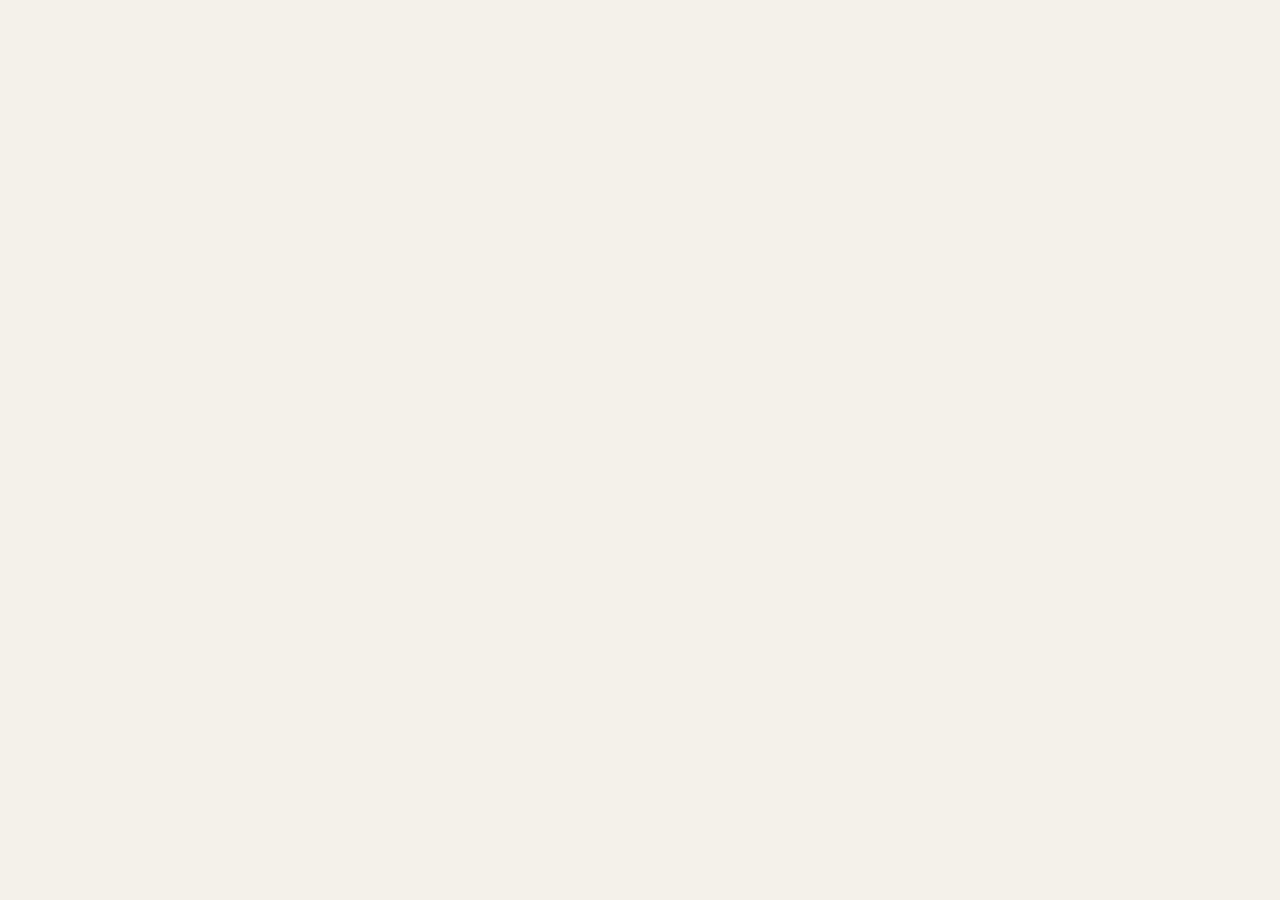
==== index.html @ b98e641a "Initial commit" ====
<!DOCTYPE html>
<html lang="en">
<head>
  <meta charset="UTF-8" />
  <title>3D Model Viewer</title>
  <link rel="stylesheet" href="styles.css" />
</head>
<body>

  <div id="viewer"></div>
  
  <script type="module" src="script.js"></script>
  
</body>
</html>
---- styles.css ----
* {
  box-sizing: border-box;
}

body {
  margin: 0;
  font-family: Georgia, serif;
  background: #f4f1ec;
  color: #2b2b2b;
}

/* NAVBAR */
.navbar {
  display: flex;
  justify-content: space-between;
  padding: 1rem 2.5rem;
  background: white;
  color: black;
}

.navbar-right {
  display: flex;
  gap: 2rem;
  list-style: none;
}

.navbar a {
  color: grey;
  text-decoration: none;
}

/* HERO */
.hero {
  text-align: left;
  padding: 4rem 2rem 3rem;
  background-color: rgb(20, 32, 47);
  color: white;
}

.tagline {
  color: rgb(211, 211, 211);
}
.hero h1 {
  font-size: 3rem;
  margin-bottom: 0.5rem;
}

/* MAIN LAYOUT */
.explorer {
  display: grid;
  grid-template-columns: 1fr 2fr;
  gap: 2.5rem;
  padding: 2rem 3rem 3rem;
}

/* ARTIFACT CARDS */
.artifact-card {
  background: white;
  padding: 1.2rem;
  margin-bottom: 1rem;
  border-left: 4px solid #8b7a5e;
  cursor: pointer;
  border-radius: 6px;
  transition: transform 0.2s, box-shadow 0.2s;
}

.artifact-initial {
  display: flex;
  gap: 10px;
}

.artifact-card:hover {
  transform: translateY(-2px);
  box-shadow: 0 6px 18px rgba(0,0,0,0.08);
}

/* VIEWER */
.viewer-panel {
  max-width: 700px;
  padding: 1.5rem;
  border-radius: 8px;
}

#viewer {
  width: 100%;
  height: 320px;
  padding: 10px;
}

/* background: #e6e2db;
  border-radius: 6px;
  border: 1px solid #d2ccc3;
*/

.artifact-image {
  width: 150px;
  height: auto;  
}


.card {
  display: flex;
  flex-direction: column;
  background: #fff;
  border-radius: 12px;
  box-shadow: 0 6px 15px rgba(0,0,0,0.1);
  overflow: hidden;
}

.artifact-info {
  flex: 1;
  padding: 1rem 1.5rem;
}


/* RESPONSIVE */
@media (max-width: 900px) {
  .explorer {
    grid-template-columns: 1fr;
  }
}
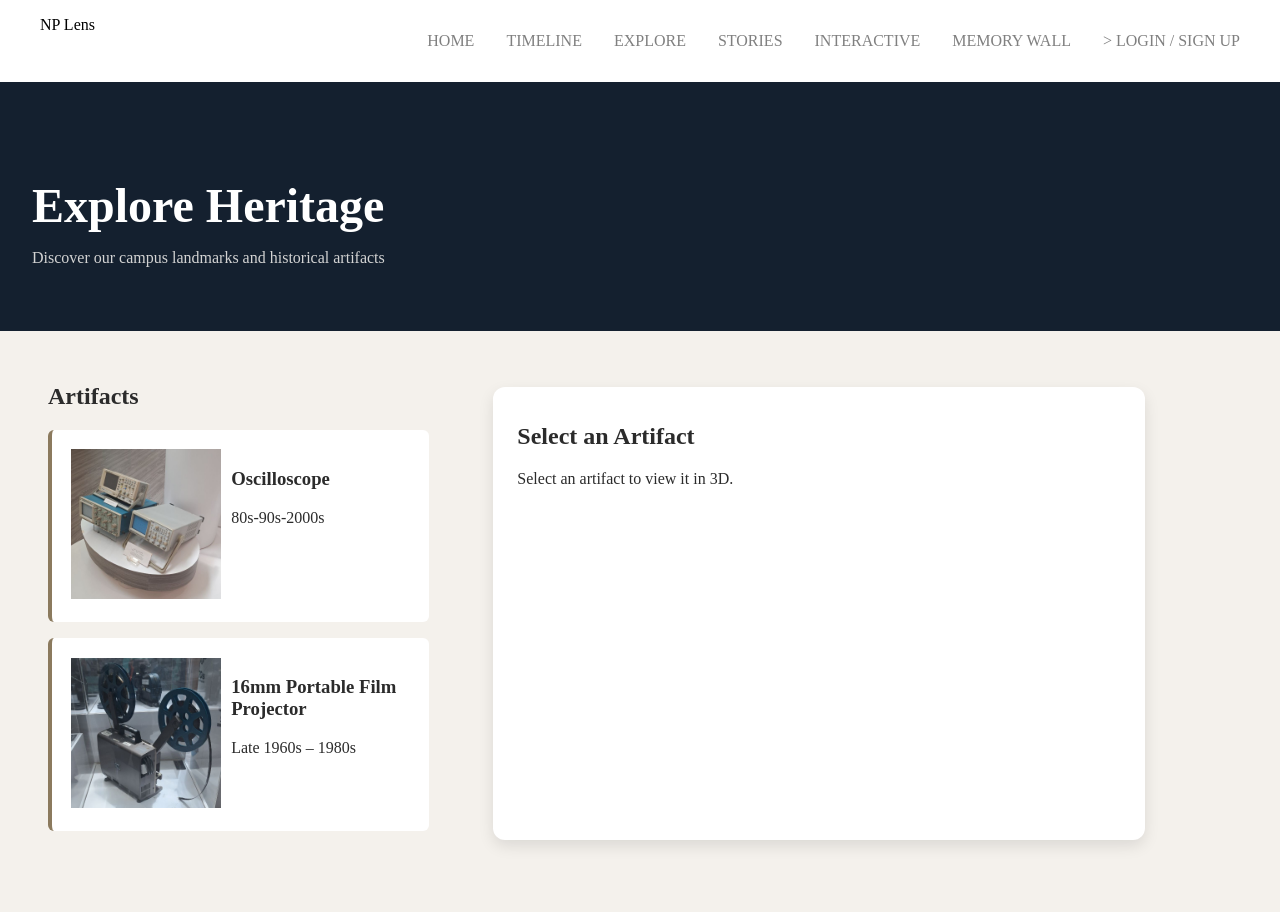
==== commit 72266d85: "Modify main index html to display the necessary feature" ====
--- a/index.html
+++ b/index.html
@@ -2,14 +2,96 @@
 <html lang="en">
 <head>
   <meta charset="UTF-8" />
-  <title>3D Model Viewer</title>
+  <meta name="viewport" content="width=device-width, initial-scale=1.0" />
+  <title>Explore Heritage</title>
+
+  <!-- Styles -->
   <link rel="stylesheet" href="styles.css" />
 </head>
 <body>
 
-  <div id="viewer"></div>
-  
+  <!-- ================= NAVBAR ================= -->
+  <nav class="navbar">
+    <div class="navbar-left">
+      <!-- <img src="logo.png" alt="Heritage Logo" class="logo" /> -->
+      <span class="brand-name">NP Lens</span>
+    </div>
+
+    <ul class="navbar-right">
+      <li><a href="#">HOME</a></li>
+      <li><a href="#">TIMELINE</a></li>
+      <li><a href="#">EXPLORE</a></li>
+      <li><a href="#">STORIES</a></li>
+      <li><a href="#">INTERACTIVE</a></li>
+      <li><a href="#">MEMORY WALL</a></li>
+      <li><a href="#"> > LOGIN / SIGN UP</a></li>
+    </ul>
+  </nav>
+
+  <!-- ================= HEADER ================= -->
+  <header class="hero">
+    <h1>Explore Heritage</h1>
+    <p class="tagline">Discover our campus landmarks and historical artifacts</p>
+  </header>
+
+  <!-- ================= MAIN CONTENT ================= -->
+  <main class="explorer">
+
+    <!-- Artifact Selection -->
+    <section class="artifact-list">
+      <h2>Artifacts</h2>
+
+      <div class="artifact-card"
+           data-model="3DModel.glb"
+           data-name="Oscilloscope"
+           data-year="80s-90s-2000s"
+           data-desc="An oscilloscope is essentially a 'graphing machine' for electricity. While a standard multimeter tells you the voltage of a circuit with a single number, an oscilloscope draws a picture of that voltage over time. This allows students and engineers to see waveforms—the pulses, vibrations, and signals that make modern technology work.">
+        
+        <div class="artifact-initial">
+            <div class="artifact-initial-left">
+                <img src="oscilloscope.jpg" alt="Oscilloscope Image" class="artifact-image" />
+            </div>
+            <div class="artifact-initial-right">
+                <h3>Oscilloscope</h3>
+                <p>80s-90s-2000s</p>
+            </div>
+        </div>
+      </div>
+
+      <div class="artifact-card"
+           data-model="Projector.glb"
+           data-name="16mm Portable Film Projector"
+           data-year="1960s-1980s"
+           data-desc="This artifact is a portable 16mm film projector, a piece of technology that served as the primary medium for visual education in schools before the advent of VHS tapes and digital projectors. In a school setting, this machine would have been used to show everything from science documentaries and historical newsreels to safety training films.">
+        
+            <div class="artifact-initial">
+                <div class="artifact-initial-left">
+                    <img src="filmprojector.jpg" alt="Film Projector Image" class="artifact-image" />
+                </div>
+                <div class="artifiact-initial-right">
+                    <h3>16mm Portable Film Projector</h3>
+                    <p>Late 1960s – 1980s</p>
+                </div>
+            </div>  
+      </div>
+
+    </section>
+
+    <!-- Viewer + Info -->
+    <section class="viewer-panel">
+        <div class="card">
+            <div class="artifact-info">
+                <h2 id="artifact-name">Select an Artifact</h2>
+                <h2 id="artifact-year"></h2>
+                <p id="artifact-desc">Select an artifact to view it in 3D.</p>
+            </div>
+            <div class="artifact-viewer" id="viewer"></div>
+        </div>
+    </section>
+
+  </main>
+
+  <!-- ================= SCRIPT ================= -->
   <script type="module" src="script.js"></script>
-  
 </body>
 </html>
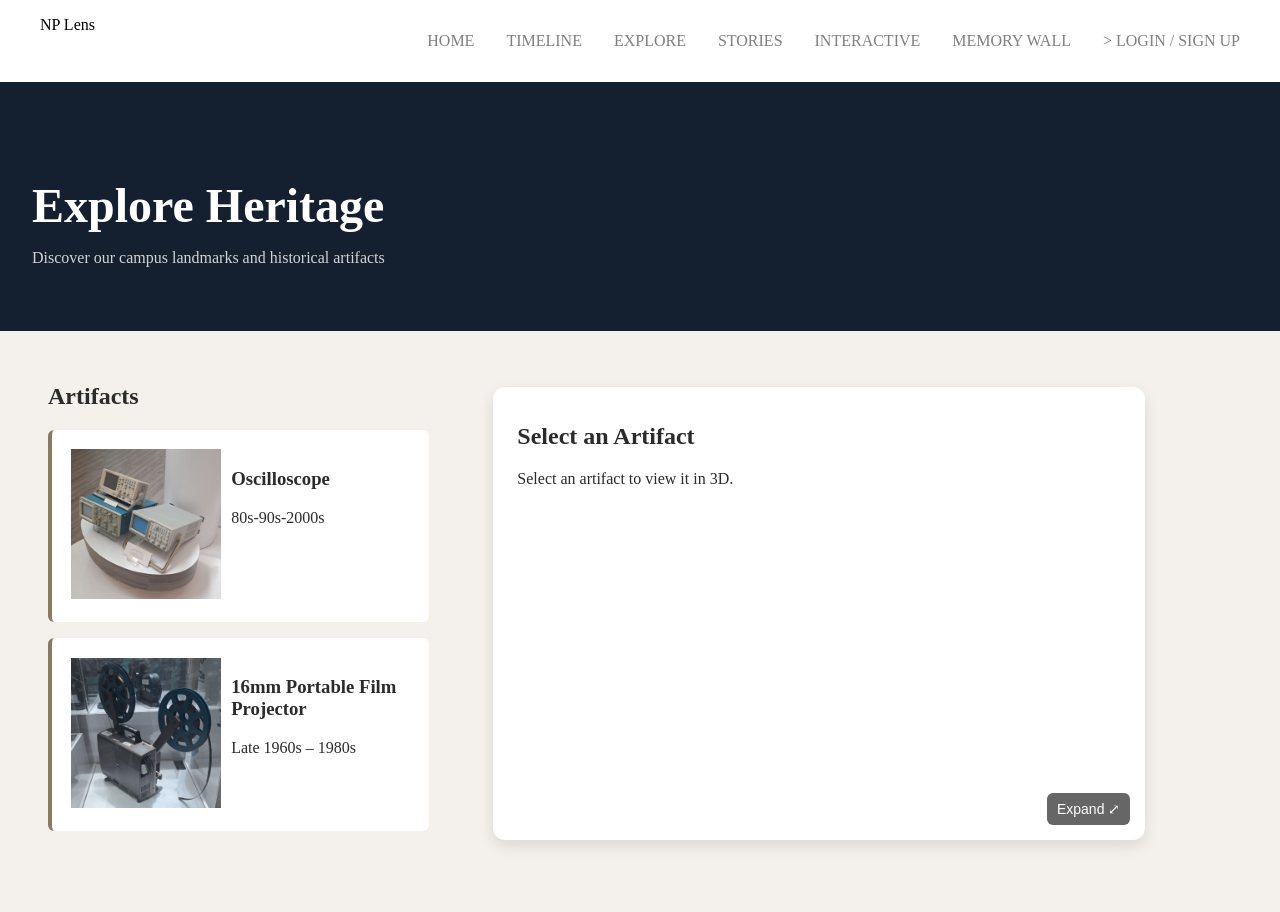
==== commit 30f9d90d: "Add renderer expansion, allowing for a full screen 3d model view" ====
--- a/index.html
+++ b/index.html
@@ -68,7 +68,7 @@
                 <div class="artifact-initial-left">
                     <img src="filmprojector.jpg" alt="Film Projector Image" class="artifact-image" />
                 </div>
-                <div class="artifiact-initial-right">
+                <div class="artifact-initial-right">
                     <h3>16mm Portable Film Projector</h3>
                     <p>Late 1960s – 1980s</p>
                 </div>
@@ -85,12 +85,21 @@
                 <h2 id="artifact-year"></h2>
                 <p id="artifact-desc">Select an artifact to view it in 3D.</p>
             </div>
-            <div class="artifact-viewer" id="viewer"></div>
+            
+            <div class="artifact-viewer-wrapper">
+              <div class="artifact-viewer" id="viewer"></div>
+              <button class="expand-btn" id="expandBtn">Expand ⤢</button>
+            </div>
         </div>
     </section>
 
   </main>
 
+  <div class="modal hidden" id="viewerModal">
+    <button class="close-btn" id="closeModal">✕</button>
+    <div class="modal-viewer" id="modalViewer"></div>
+  </div>
+
   <!-- ================= SCRIPT ================= -->
   <script type="module" src="script.js"></script>
 </body>
--- a/styles.css
+++ b/styles.css
@@ -80,12 +80,12 @@
   padding: 1.5rem;
   border-radius: 8px;
 }
-
+/*
 #viewer {
   width: 100%;
   height: 320px;
   padding: 10px;
-}
+}*/
 
 /* background: #e6e2db;
   border-radius: 6px;
@@ -112,6 +112,74 @@
   padding: 1rem 1.5rem;
 }
 
+/* Viewer wrapper */
+.artifact-viewer-wrapper {
+  position: relative;
+  width: 100%;
+  height: 320px;
+  padding: 10px;
+}
+
+.artifact-viewer {
+  width: 100%;
+  height: 300px;
+  position: relative;
+  border-radius: 5px;
+  overflow: hidden;
+}
+
+/* Expand button */
+.expand-btn {
+  position: absolute;
+  bottom: 15px;
+  right: 15px;
+  background: rgba(0,0,0,0.6);
+  color: white;
+  border: none;
+  padding: 8px 10px;
+  cursor: pointer;
+  border-radius: 6px;
+  font-size: 14px;
+}
+
+/* Modal overlay */
+.modal {
+  position: fixed;
+  inset: 0;
+  background: rgba(0,0,0,0.85);
+  display: flex;
+  justify-content: center;
+  align-items: center;
+  z-index: 999;
+}
+
+.modal.hidden {
+  display: none;
+}
+
+/* Modal viewer */
+.modal-viewer {
+  width: 100vw;
+  height: 100vh;
+  background: #111;
+  overflow: hidden;
+}
+
+/* Close button */
+.close-btn {
+  position: absolute;
+  top: 20px;
+  right: 30px;
+  font-size: 24px;
+  background: none;
+  background: rgba(0,0,0,0.6);
+  color: white;
+  font-weight: bold;
+  border: none;
+  cursor: pointer;
+  border-radius: 6px;
+}
+
 
 /* RESPONSIVE */
 @media (max-width: 900px) {
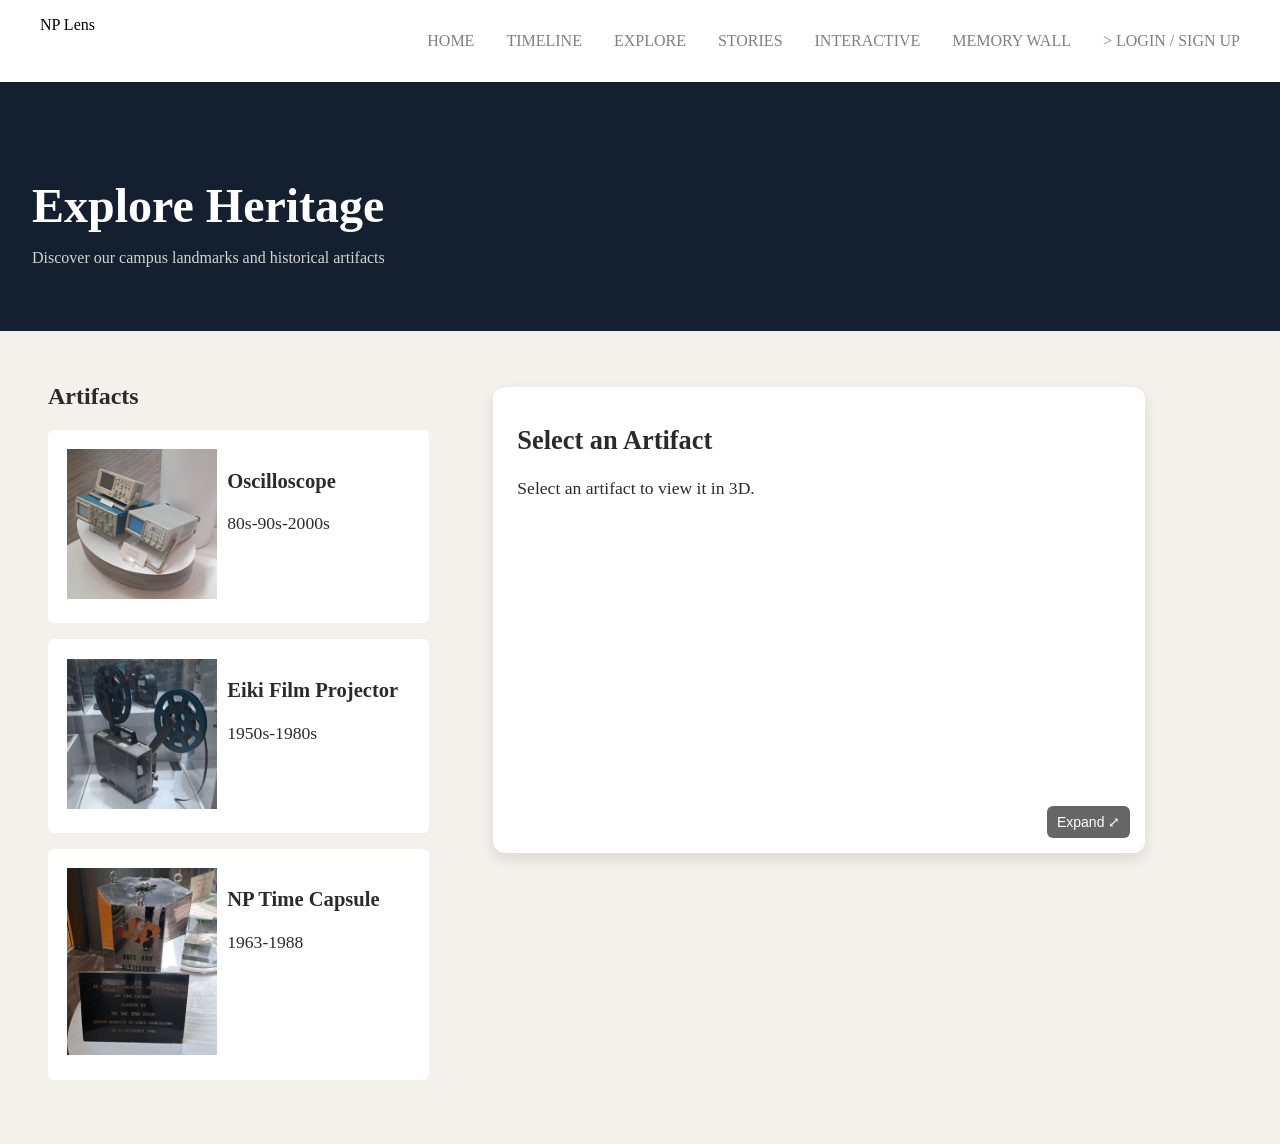
==== commit ec73a884: "Add Initial Time Capsule Model (incomplete) and make minor changes" ====
--- a/index.html
+++ b/index.html
@@ -42,7 +42,7 @@
       <h2>Artifacts</h2>
 
       <div class="artifact-card"
-           data-model="3DModel.glb"
+           data-model="Oscilloscope.glb"
            data-name="Oscilloscope"
            data-year="80s-90s-2000s"
            data-desc="An oscilloscope is essentially a 'graphing machine' for electricity. While a standard multimeter tells you the voltage of a circuit with a single number, an oscilloscope draws a picture of that voltage over time. This allows students and engineers to see waveforms—the pulses, vibrations, and signals that make modern technology work.">
@@ -59,18 +59,33 @@
       </div>
 
       <div class="artifact-card"
-           data-model="Projector.glb"
-           data-name="16mm Portable Film Projector"
-           data-year="1960s-1980s"
-           data-desc="This artifact is a portable 16mm film projector, a piece of technology that served as the primary medium for visual education in schools before the advent of VHS tapes and digital projectors. In a school setting, this machine would have been used to show everything from science documentaries and historical newsreels to safety training films.">
-        
+           data-model="EikiFilmProjector.glb"
+           data-name="Eiki Film Projector"
+           data-year="Developed in 1953"
+           data-desc="This artifact is a portable 16mm film projector, a piece of technology that served as the primary medium for visual education in schools before the advent of VHS tapes and digital projectors. In a school setting, this machine would have been used to show everything from science documentaries and historical newsreels to safety training films. The projector was developed in 1953 in Osaka and was used to screen and review all films produced by Year 2 and 3 FSV students, since the first cohort. The advent of the digital format made this projector obsolete from 2000."> 
             <div class="artifact-initial">
                 <div class="artifact-initial-left">
                     <img src="filmprojector.jpg" alt="Film Projector Image" class="artifact-image" />
                 </div>
                 <div class="artifact-initial-right">
-                    <h3>16mm Portable Film Projector</h3>
-                    <p>Late 1960s – 1980s</p>
+                    <h3>Eiki Film Projector</h3>
+                    <p>1950s-1980s</p>
+                </div>
+            </div>  
+      </div>
+
+      <div class="artifact-card"
+           data-model="TimeCapsule.glb"
+           data-name="NP Time Capsule"
+           data-year="1963-1988"
+           data-desc="The capsule was created during a major turning point for the school. By its 25th year in 1988, NP had grown from a small private college with only 116 students in 1963 to a major public institution with over 10,000 students across six academic departments. Dr. Tay Eng Soon noted that by the time the capsule was to be opened in 2013, the world would be 'drastically different,' specifically predicting the massive transformation that technology and computers would bring to the campus."> 
+            <div class="artifact-initial">
+                <div class="artifact-initial-left">
+                    <img src="timecapsule.jpg" alt="Time Capsule Image" class="artifact-image" />
+                </div>
+                <div class="artifact-initial-right">
+                    <h3>NP Time Capsule</h3>
+                    <p>1963-1988</p>
                 </div>
             </div>  
       </div>
--- a/styles.css
+++ b/styles.css
@@ -4,7 +4,7 @@
 
 body {
   margin: 0;
-  font-family: Georgia, serif;
+  font-family: 'Times New Roman', serif;
   background: #f4f1ec;
   color: #2b2b2b;
 }
@@ -58,11 +58,12 @@
   background: white;
   padding: 1.2rem;
   margin-bottom: 1rem;
-  border-left: 4px solid #8b7a5e;
   cursor: pointer;
   border-radius: 6px;
-  transition: transform 0.2s, box-shadow 0.2s;
-}
+  transition: transform 0.2s ease, box-shadow 0.2s ease;
+  font-size: 1.1rem;
+}
+ /*border-left: 4px solid #8b7a5e;*/
 
 .artifact-initial {
   display: flex;
@@ -70,15 +71,16 @@
 }
 
 .artifact-card:hover {
-  transform: translateY(-2px);
-  box-shadow: 0 6px 18px rgba(0,0,0,0.08);
-}
+  transform: translateY(2px);
+  box-shadow: 0 6px 18px rgba(0, 0, 0, 0.08);
+} 
 
 /* VIEWER */
 .viewer-panel {
   max-width: 700px;
   padding: 1.5rem;
   border-radius: 8px;
+  font-size: 1.1rem;
 }
 /*
 #viewer {
@@ -126,6 +128,17 @@
   position: relative;
   border-radius: 5px;
   overflow: hidden;
+}
+
+.artifact-viewer {
+  opacity: 0;
+  pointer-events: none;
+  transition: opacity 0.3s ease;
+}
+
+.artifact-viewer.visible {
+  opacity: 1;
+  pointer-events: auto;
 }
 
 /* Expand button */
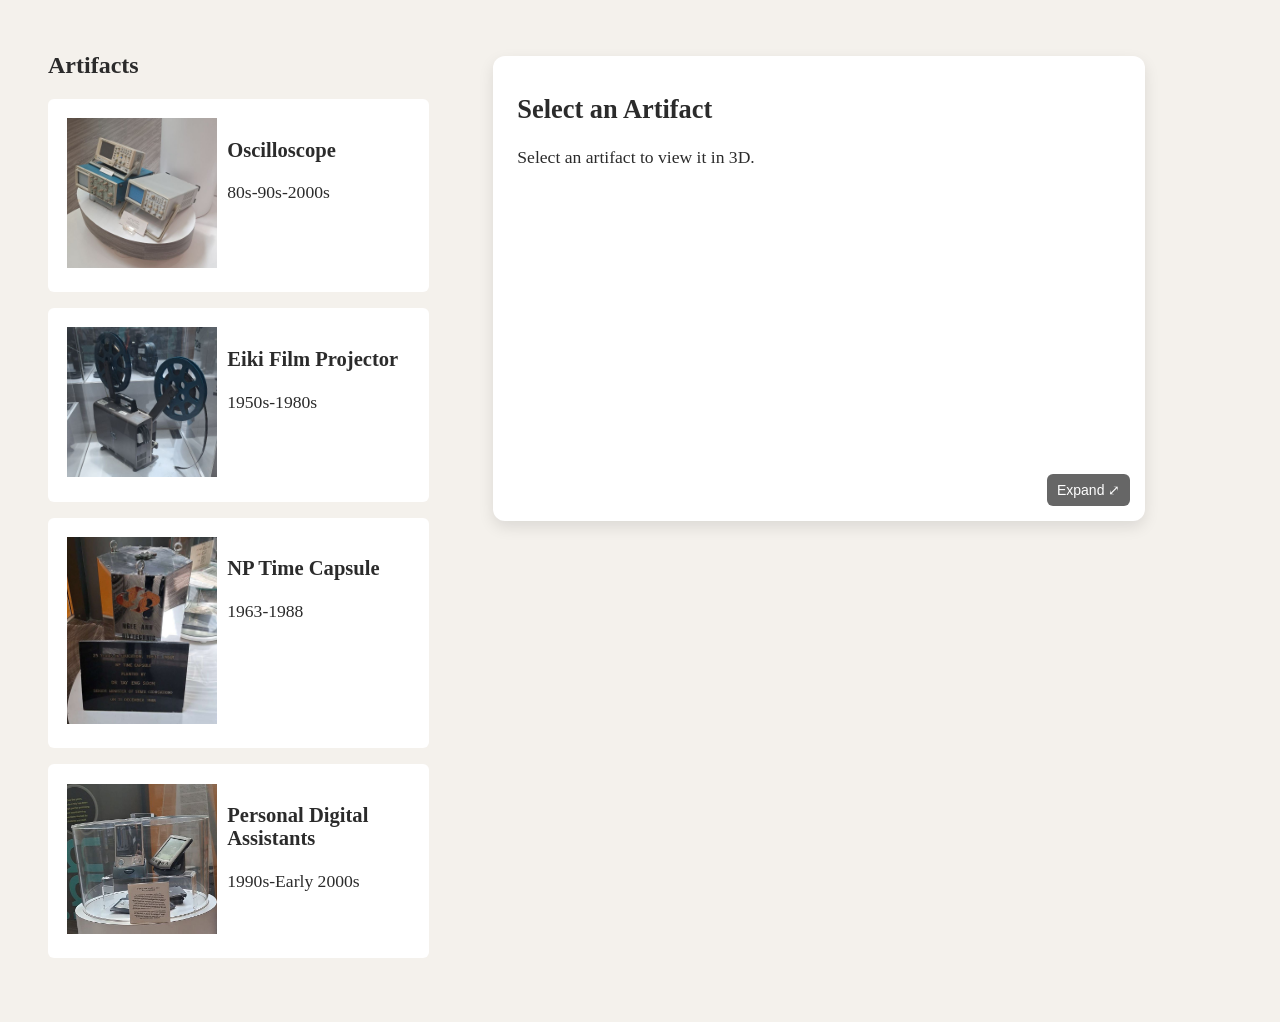
==== commit 39285f94: "Add PDA Artifact and remove redundant HTML elements" ====
--- a/index.html
+++ b/index.html
@@ -9,11 +9,12 @@
   <link rel="stylesheet" href="styles.css" />
 </head>
 <body>
-
-  <!-- ================= NAVBAR ================= -->
+  <!--
+  
+  ================= NAVBAR =================
   <nav class="navbar">
     <div class="navbar-left">
-      <!-- <img src="logo.png" alt="Heritage Logo" class="logo" /> -->
+      <img src="logo.png" alt="Heritage Logo" class="logo" />
       <span class="brand-name">NP Lens</span>
     </div>
 
@@ -28,11 +29,11 @@
     </ul>
   </nav>
 
-  <!-- ================= HEADER ================= -->
+  ================= HEADER =================
   <header class="hero">
     <h1>Explore Heritage</h1>
     <p class="tagline">Discover our campus landmarks and historical artifacts</p>
-  </header>
+  </header> -->
 
   <!-- ================= MAIN CONTENT ================= -->
   <main class="explorer">
@@ -90,6 +91,22 @@
             </div>  
       </div>
 
+      <div class="artifact-card"
+           data-model="PersonalDigitalAssistants.glb"
+           data-name="PDAs and Mobile App Development"
+           data-year="1990s-early 2000s"
+           data-desc="The devices featured, such as the Casio Cassiopeia and various Palm-style PDAs, were the first widely adopted 'pocket computers.' Very popular up to the early 2000s, PDAs (Personal Digital Assistant) served as portable electronic organisers. Responding to growing demand for software on these handheld computers, ICT launched the Diploma in IT course in 2002 to train students to develop applications on PDA platforms such as Palm, Psion and the CassioPea. Examples included two-way messaging, 2D games, and an Open House registration application on PDAs. Today, smartphones have far superior functionalities and interfaces. As part of ICT's mobile application development curriculum, we continue to impart these skills through the latest iOS, Android and Windows Mobile platforms."> 
+            <div class="artifact-initial">
+                <div class="artifact-initial-left">
+                    <img src="personaldigitalassistants.jpg" alt="PDAs Image" class="artifact-image" />
+                </div>
+                <div class="artifact-initial-right">
+                    <h3>Personal Digital Assistants</h3>
+                    <p>1990s-Early 2000s</p>
+                </div>
+            </div>  
+      </div>
+
     </section>
 
     <!-- Viewer + Info -->
--- a/styles.css
+++ b/styles.css
@@ -8,8 +8,8 @@
   background: #f4f1ec;
   color: #2b2b2b;
 }
-
-/* NAVBAR */
+/*
+NAVBAR
 .navbar {
   display: flex;
   justify-content: space-between;
@@ -29,7 +29,7 @@
   text-decoration: none;
 }
 
-/* HERO */
+ HERO
 .hero {
   text-align: left;
   padding: 4rem 2rem 3rem;
@@ -43,7 +43,7 @@
 .hero h1 {
   font-size: 3rem;
   margin-bottom: 0.5rem;
-}
+}*/
 
 /* MAIN LAYOUT */
 .explorer {
